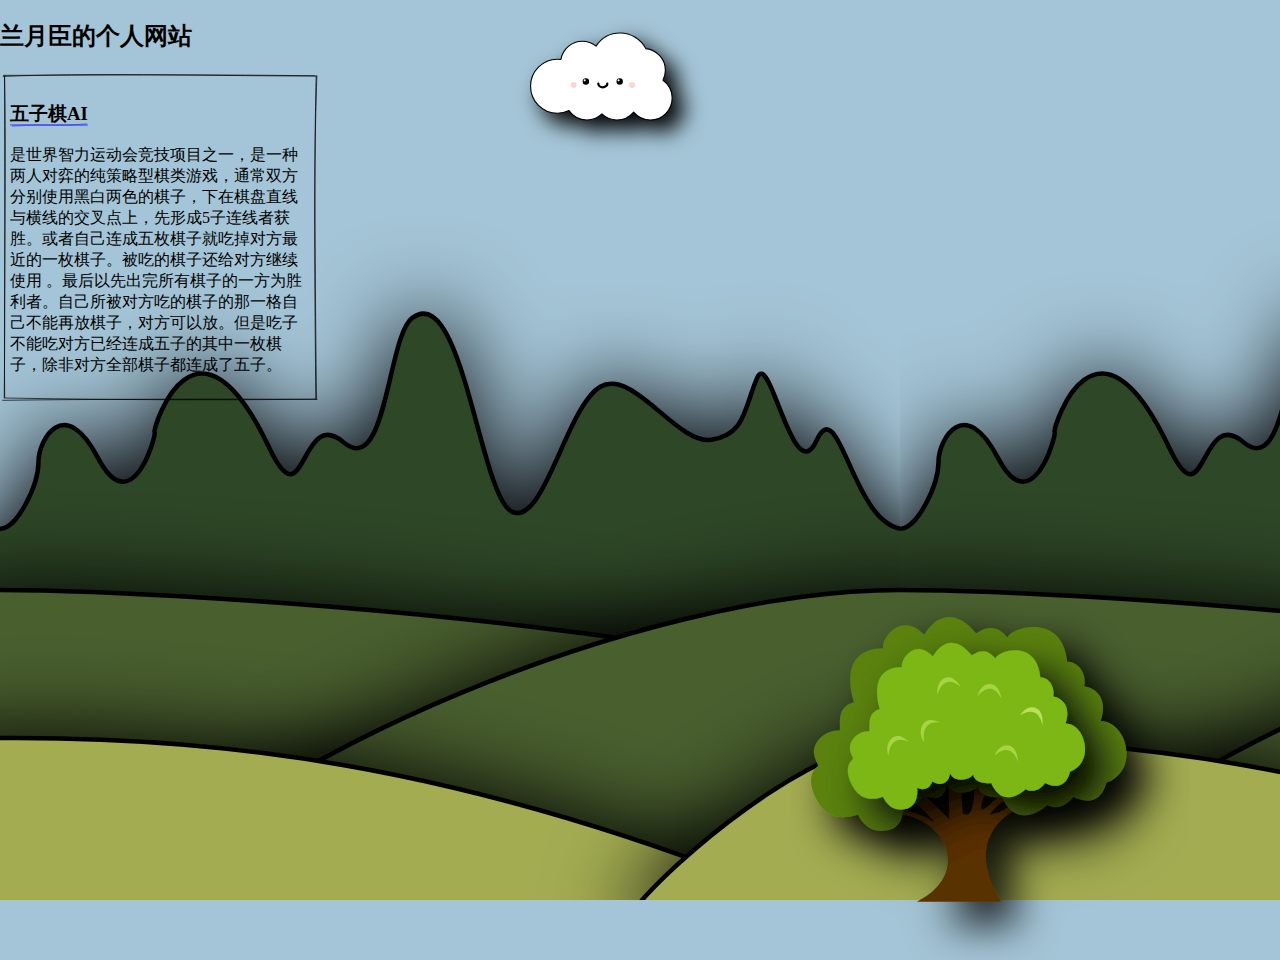
==== index.html @ bf7963d9 "新首页" ====
<!DOCTYPE html>
<html lang="en">
<head>
  <meta charset="UTF-8">
  <meta name="viewport" content="width=device-width, initial-scale=1.0">
  <meta http-equiv="X-UA-Compatible" content="ie=edge">
  <link rel="stylesheet" href="./style.css">
  <title>兰月臣的个人网站</title>
</head>
<body>
  <h2>兰月臣的个人网站</h2>
  <wired-card style="max-width: 300px;">
    <h3>
      <wired-link href="/ai" target="_blank">五子棋AI</wired-link>
    </h3>
    <p>
        是世界智力运动会竞技项目之一，是一种两人对弈的纯策略型棋类游戏，通常双方分别使用黑白两色的棋子，下在棋盘直线与横线的交叉点上，先形成5子连线者获胜。或者自己连成五枚棋子就吃掉对方最近的一枚棋子。被吃的棋子还给对方继续使用 。最后以先出完所有棋子的一方为胜利者。自己所被对方吃的棋子的那一格自己不能再放棋子，对方可以放。但是吃子不能吃对方已经连成五子的其中一枚棋子，除非对方全部棋子都连成了五子。
    </p>
  </wired-card>

  <div class="cloud cloud-0"></div>
  <div class="cloud cloud-1"></div>
  <div class="cloud cloud-2"></div>
  <div class="cloud cloud-3"></div>

  <img class="tree" src="./img/tree.svg" alt="tree">

  <script src="./js/webcomponents-loader.js"></script>
  <script src="./js/wired-elements-bundled.js"></script>
</body>
</html>
---- style.css ----
@font-face {
  font-family: 'FZMiaoWuJW';
  src: local('FZMiaoWuJW'), url(./font/FZMiaoWuJW.TTF) format('truetype');
}

* {
  font-family: 'FZMiaoWuJW'!important;
}

html, body {
  height: 100%;
  margin: 0;
  overflow: hidden;
}

body {
  background: url(./img/bg.svg) repeat-x #a4c5d7;
  background-position: 0 bottom;
}

.cloud {
  position: absolute;
  left: -1000vw;
  top: 50px;
  background: url(./img/cloud.svg) no-repeat;
  width: 240px; 
  height: 168px;
  transform-origin: 0 0;
  pointer-events: none;
}

.cloud-0 {
  top: 10px;
  left: 40%;
}

.cloud-1 {
  top: 50px;
  animation: fly 40s infinite linear;
}
.cloud-2 {
  top: 200px;
  transform: scale(1.5);
  animation: fly 50s infinite linear;
  animation-delay: 10s;
}
.cloud-3 {
  top: 80px;
  transform: scale(2.0);
  animation: fly 30s infinite linear;
  animation-delay: 5s;
}

@keyframes fly {
  0% {left: 100vw;}
  100% {left: -100vw;}
}

.tree {
  position: absolute;
  bottom: -60px;
  right: 90px;
  width: 400px;
}
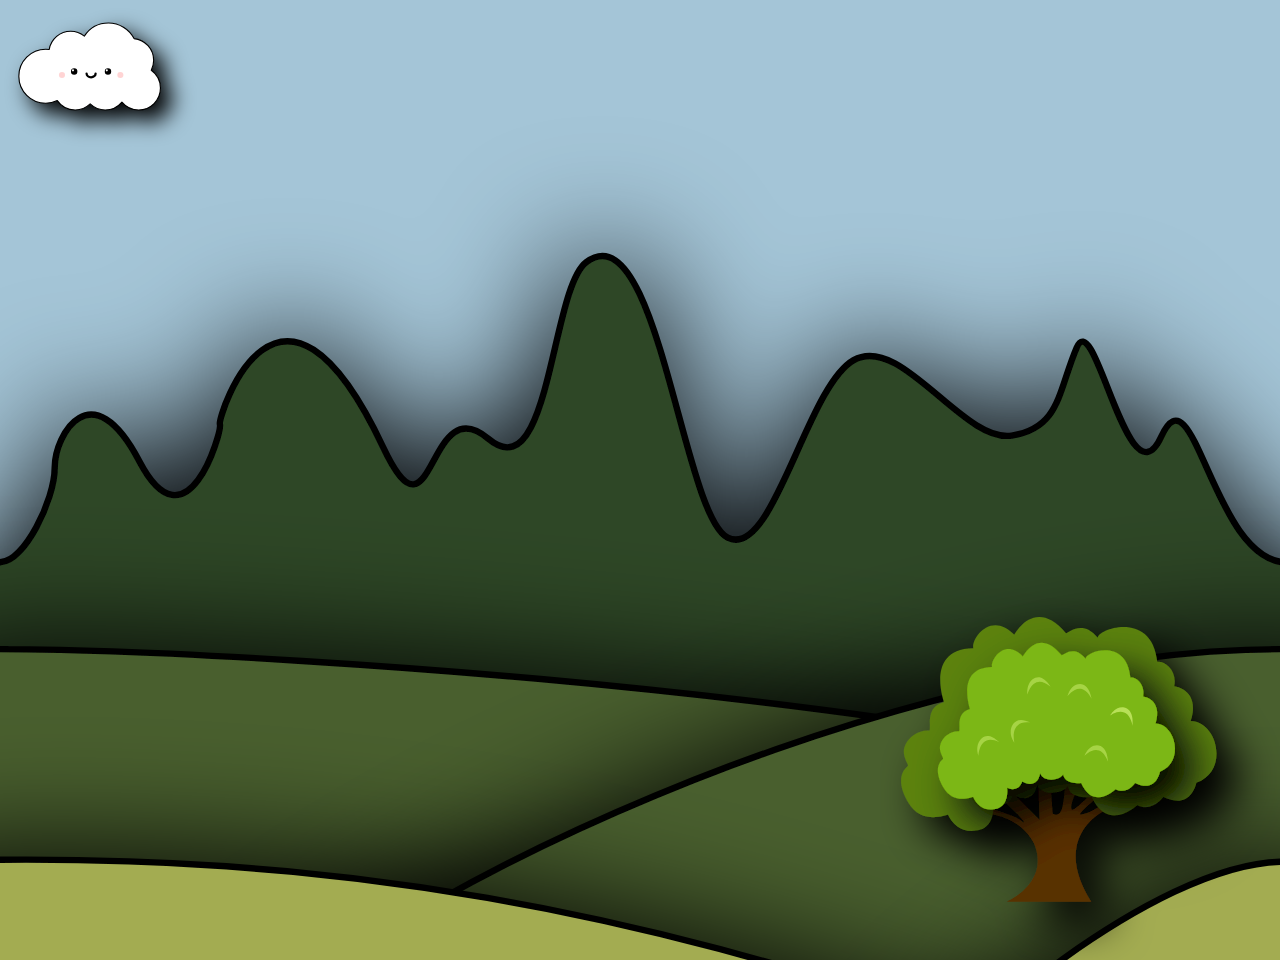
==== commit 8ae9f9d6: "修改" ====
--- a/index.html
+++ b/index.html
@@ -8,7 +8,7 @@
   <title>兰月臣的个人网站</title>
 </head>
 <body>
-  <h2>兰月臣的个人网站</h2>
+  <!-- <h2>兰月臣的个人网站</h2>
   <wired-card style="max-width: 300px;">
     <h3>
       <wired-link href="/ai" target="_blank">五子棋AI</wired-link>
@@ -16,16 +16,30 @@
     <p>
         是世界智力运动会竞技项目之一，是一种两人对弈的纯策略型棋类游戏，通常双方分别使用黑白两色的棋子，下在棋盘直线与横线的交叉点上，先形成5子连线者获胜。或者自己连成五枚棋子就吃掉对方最近的一枚棋子。被吃的棋子还给对方继续使用 。最后以先出完所有棋子的一方为胜利者。自己所被对方吃的棋子的那一格自己不能再放棋子，对方可以放。但是吃子不能吃对方已经连成五子的其中一枚棋子，除非对方全部棋子都连成了五子。
     </p>
-  </wired-card>
-
-  <div class="cloud cloud-0"></div>
-  <div class="cloud cloud-1"></div>
-  <div class="cloud cloud-2"></div>
-  <div class="cloud cloud-3"></div>
+  </wired-card> -->
 
   <img class="tree" src="./img/tree.svg" alt="tree">
 
   <script src="./js/webcomponents-loader.js"></script>
   <script src="./js/wired-elements-bundled.js"></script>
+  <script src="./js/gsap.js"></script>
+  <script>
+    const width = window.innerWidth;
+    const height = window.innerHeight;
+
+    addCloud();
+    function addCloud() {
+      const cloud = document.createElement('div');
+      cloud.className = 'cloud';
+      document.body.appendChild(cloud);
+
+      const an = new TweenLite(cloud, 20, {
+        x: width - 240,
+        repeat: -1,
+        yoyo: true,
+        ease: Power2.easeInOut,
+      });
+    }
+  </script>
 </body>
 </html>--- a/style.css
+++ b/style.css
@@ -15,50 +15,23 @@
 
 body {
   background: url(./img/bg.svg) repeat-x #a4c5d7;
-  background-position: 0 bottom;
+  background-position: 0 center;
+  background-size: cover;
 }
 
 .cloud {
   position: absolute;
-  left: -1000vw;
-  top: 50px;
+  left: 0;
+  top: 0;
   background: url(./img/cloud.svg) no-repeat;
   width: 240px; 
   height: 168px;
   transform-origin: 0 0;
-  pointer-events: none;
-}
-
-.cloud-0 {
-  top: 10px;
-  left: 40%;
-}
-
-.cloud-1 {
-  top: 50px;
-  animation: fly 40s infinite linear;
-}
-.cloud-2 {
-  top: 200px;
-  transform: scale(1.5);
-  animation: fly 50s infinite linear;
-  animation-delay: 10s;
-}
-.cloud-3 {
-  top: 80px;
-  transform: scale(2.0);
-  animation: fly 30s infinite linear;
-  animation-delay: 5s;
-}
-
-@keyframes fly {
-  0% {left: 100vw;}
-  100% {left: -100vw;}
 }
 
 .tree {
   position: absolute;
   bottom: -60px;
-  right: 90px;
+  right: 0;
   width: 400px;
 }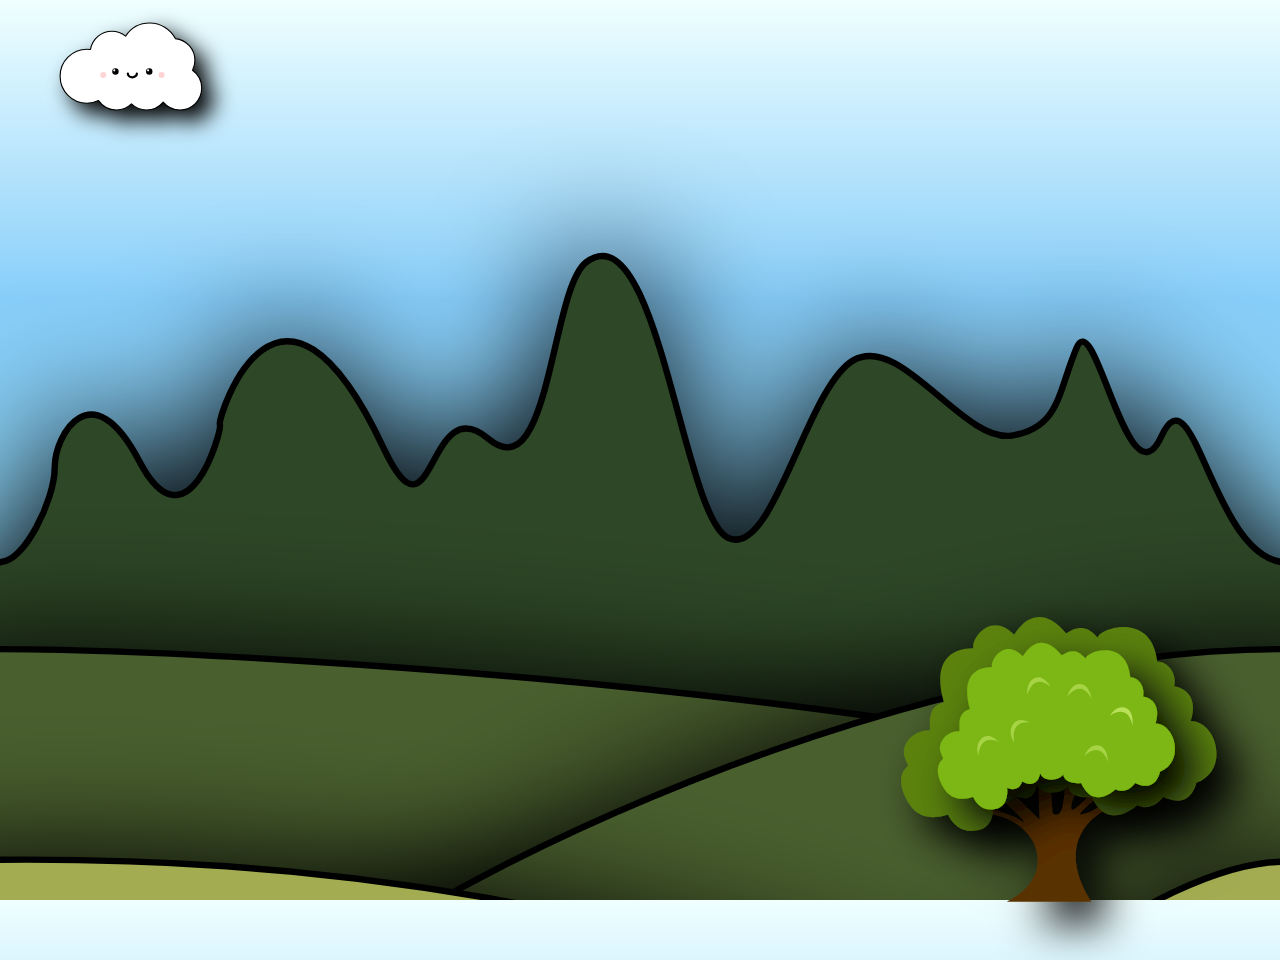
==== commit 9517fea4: "改进" ====
--- a/index.html
+++ b/index.html
@@ -37,7 +37,7 @@
         x: width - 240,
         repeat: -1,
         yoyo: true,
-        ease: Power2.easeInOut,
+        ease: Power0.easeInOut,
       });
     }
   </script>
--- a/style.css
+++ b/style.css
@@ -11,10 +11,11 @@
   height: 100%;
   margin: 0;
   overflow: hidden;
+  background: linear-gradient(azure, lightskyblue, skyblue, deepskyblue);
 }
 
 body {
-  background: url(./img/bg.svg) repeat-x #a4c5d7;
+  background: url(./img/bg.svg) repeat-x;
   background-position: 0 center;
   background-size: cover;
 }
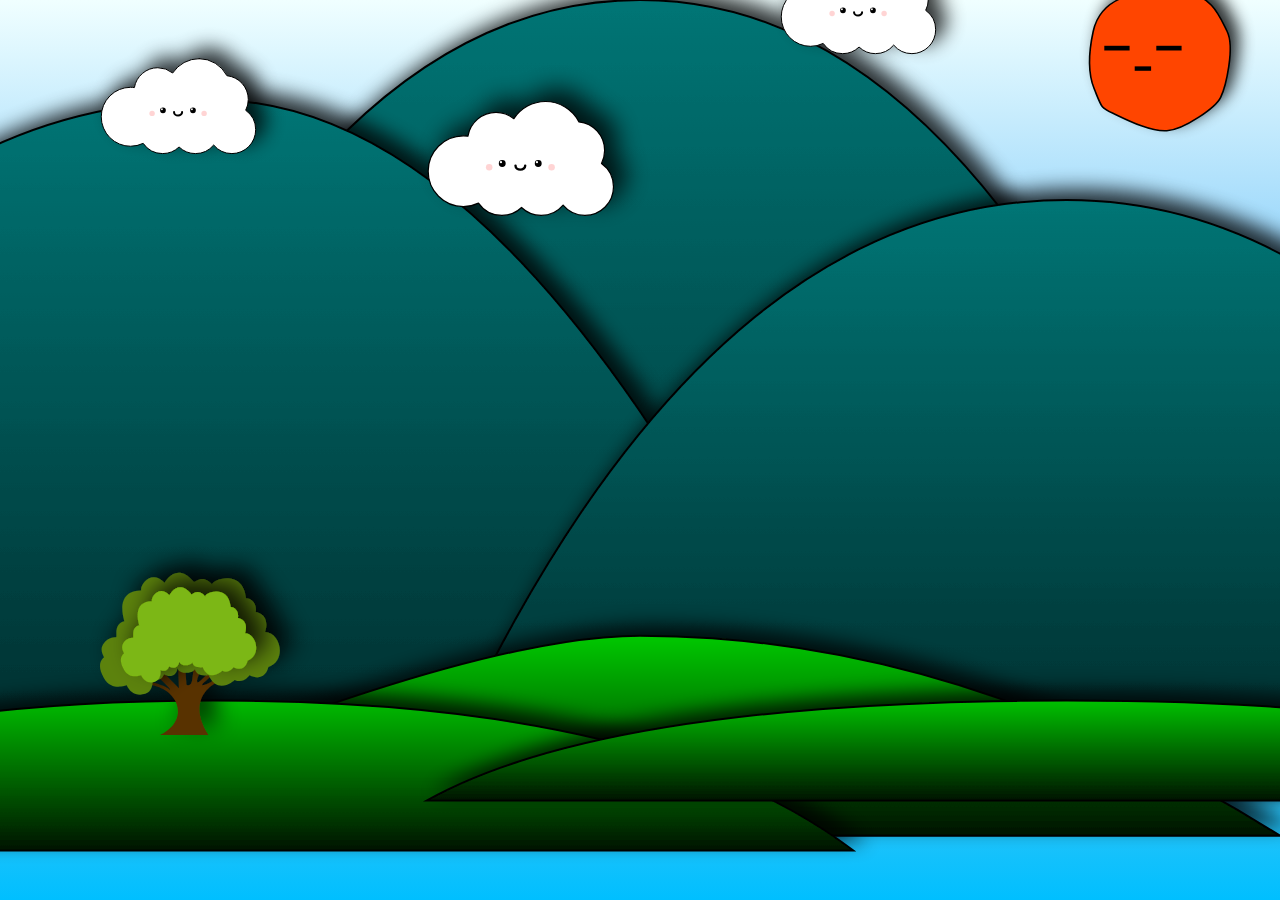
==== commit fdc37801: "更新" ====
--- a/index.html
+++ b/index.html
@@ -1,45 +1,17 @@
 <!DOCTYPE html>
 <html lang="en">
-<head>
-  <meta charset="UTF-8">
-  <meta name="viewport" content="width=device-width, initial-scale=1.0">
-  <meta http-equiv="X-UA-Compatible" content="ie=edge">
-  <link rel="stylesheet" href="./style.css">
-  <title>兰月臣的个人网站</title>
-</head>
-<body>
-  <!-- <h2>兰月臣的个人网站</h2>
-  <wired-card style="max-width: 300px;">
-    <h3>
-      <wired-link href="/ai" target="_blank">五子棋AI</wired-link>
-    </h3>
-    <p>
-        是世界智力运动会竞技项目之一，是一种两人对弈的纯策略型棋类游戏，通常双方分别使用黑白两色的棋子，下在棋盘直线与横线的交叉点上，先形成5子连线者获胜。或者自己连成五枚棋子就吃掉对方最近的一枚棋子。被吃的棋子还给对方继续使用 。最后以先出完所有棋子的一方为胜利者。自己所被对方吃的棋子的那一格自己不能再放棋子，对方可以放。但是吃子不能吃对方已经连成五子的其中一枚棋子，除非对方全部棋子都连成了五子。
-    </p>
-  </wired-card> -->
+  <head>
+    <meta charset="UTF-8" />
+    <meta name="viewport" content="width=device-width, initial-scale=1.0" />
+    <meta http-equiv="X-UA-Compatible" content="ie=edge" />
+    <link rel="stylesheet" href="./main.css" />
+    <title>Document</title>
+  </head>
+  <body>
+    <svg id="scene" width="100vw" height="100vh"></svg>
 
-  <img class="tree" src="./img/tree.svg" alt="tree">
-
-  <script src="./js/webcomponents-loader.js"></script>
-  <script src="./js/wired-elements-bundled.js"></script>
-  <script src="./js/gsap.js"></script>
-  <script>
-    const width = window.innerWidth;
-    const height = window.innerHeight;
-
-    addCloud();
-    function addCloud() {
-      const cloud = document.createElement('div');
-      cloud.className = 'cloud';
-      document.body.appendChild(cloud);
-
-      const an = new TweenLite(cloud, 20, {
-        x: width - 240,
-        repeat: -1,
-        yoyo: true,
-        ease: Power0.easeInOut,
-      });
-    }
-  </script>
-</body>
-</html>+    <script src="./js/gsap.js"></script>
+    <script src="./js/snap.svg-min.js"></script>
+    <script src="main.js"></script>
+  </body>
+</html>
--- a/main.css
+++ b/main.css
@@ -0,0 +1,32 @@
+@font-face {
+  font-family: 'FZMiaoWuJW';
+  src: local('FZMiaoWuJW'), url(./font/FZMiaoWuJW.TTF) format('truetype');
+}
+
+* {
+  font-family: 'FZMiaoWuJW'!important;
+}
+
+html, body {
+  height: 100%;
+  margin: 0;
+  overflow: hidden;
+}
+
+body {
+  background: linear-gradient(azure, lightskyblue, skyblue, deepskyblue);
+}
+
+.shadow {
+  filter: url(#shadow);
+}
+
+.cloud-body {
+  fill: hsl(0, 0%, 100%);
+  stroke: #000;
+  stroke-width: 1px;
+}
+.cloud-mouth {
+  stroke: #000;
+  stroke-width: 2px;
+}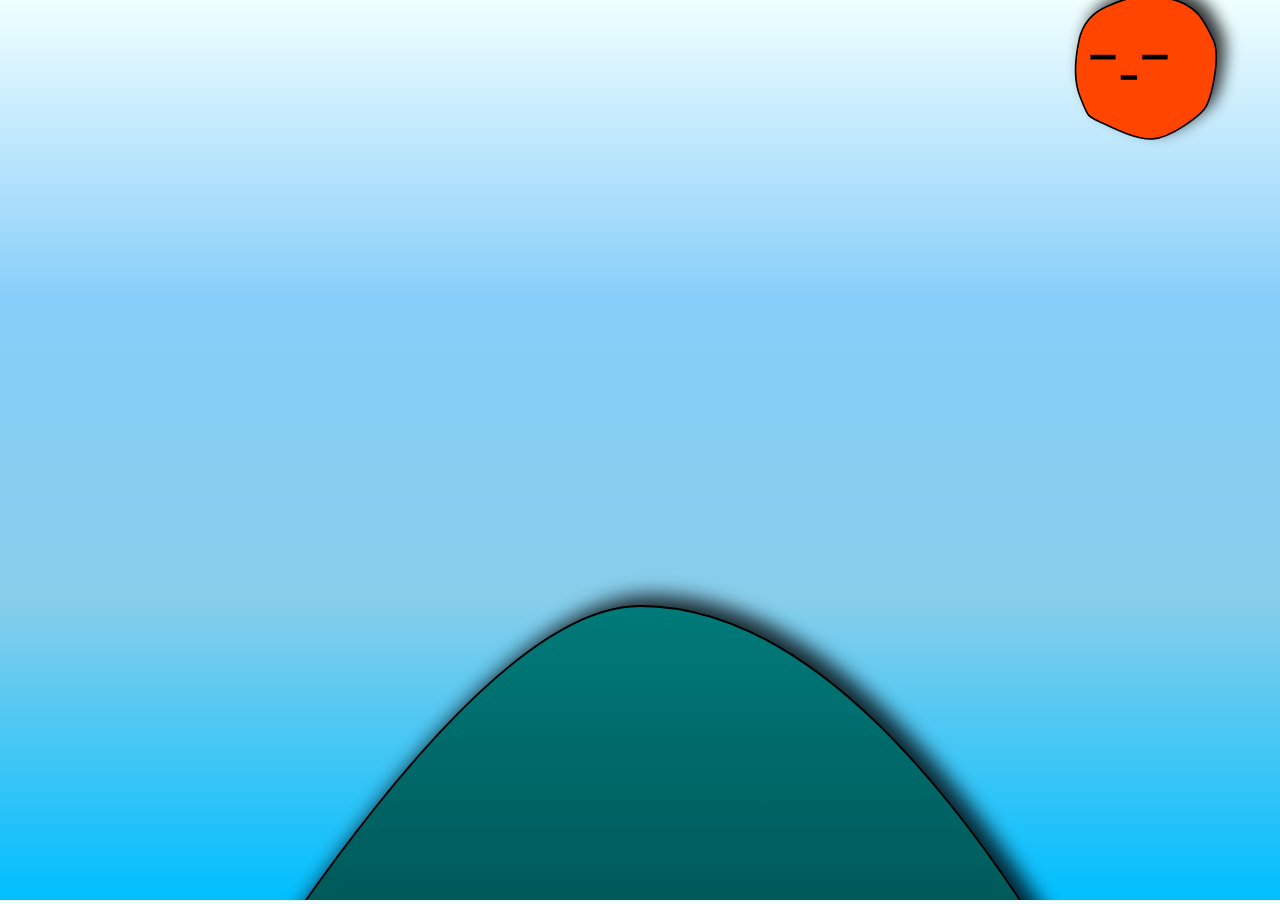
==== commit 4534ac93: "优化" ====
--- a/index.html
+++ b/index.html
@@ -5,7 +5,7 @@
     <meta name="viewport" content="width=device-width, initial-scale=1.0" />
     <meta http-equiv="X-UA-Compatible" content="ie=edge" />
     <link rel="stylesheet" href="./main.css" />
-    <title>Document</title>
+    <title>兰月臣的个人网站</title>
   </head>
   <body>
     <svg id="scene" width="100vw" height="100vh"></svg>
--- a/main.css
+++ b/main.css
@@ -10,7 +10,6 @@
 html, body {
   height: 100%;
   margin: 0;
-  overflow: hidden;
 }
 
 body {
@@ -29,4 +28,8 @@
 .cloud-mouth {
   stroke: #000;
   stroke-width: 2px;
+}
+
+.tree {
+  transform-origin: bottom;
 }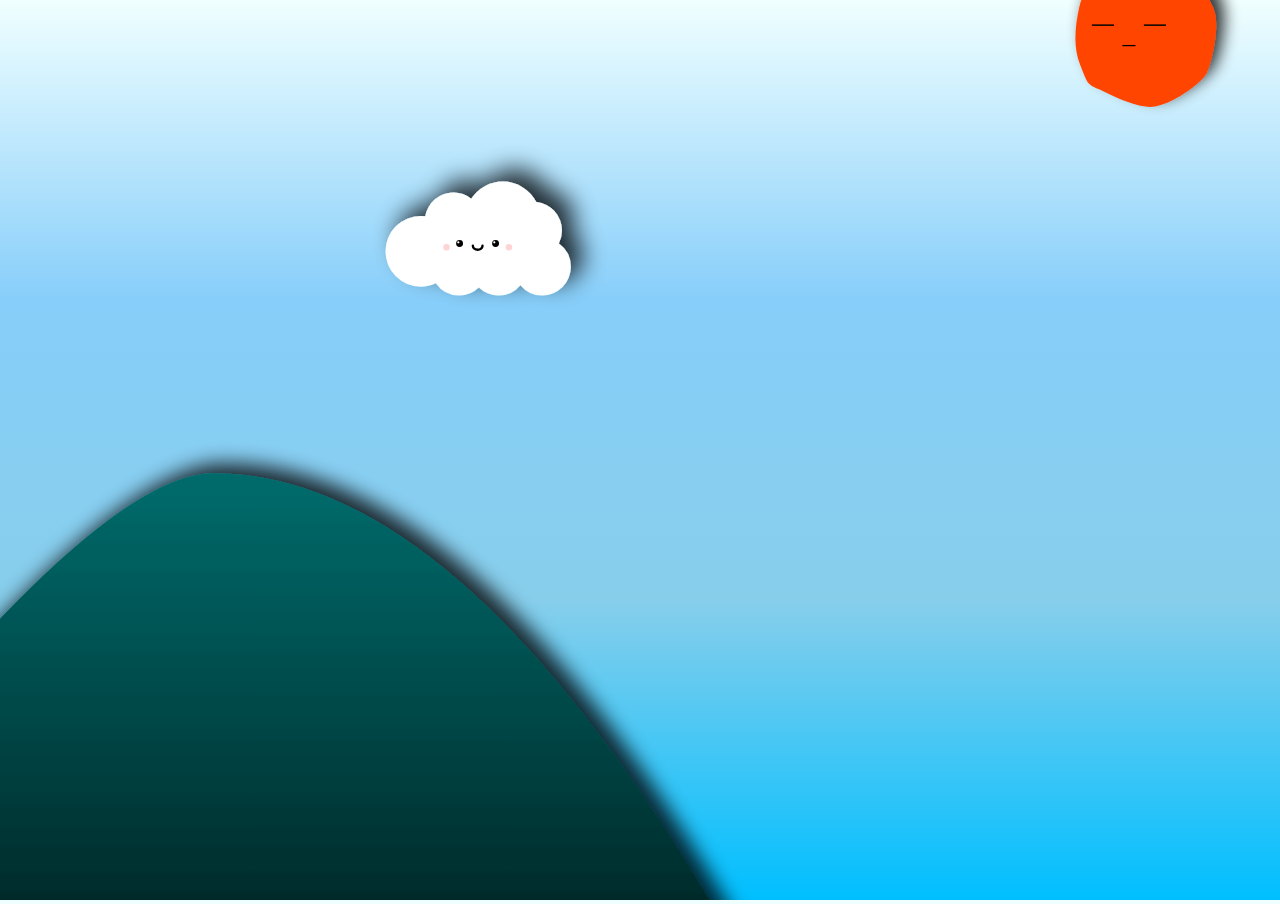
==== commit 3480dd30: "去掉stroke" ====
--- a/index.html
+++ b/index.html
@@ -12,6 +12,6 @@
 
     <script src="./js/gsap.js"></script>
     <script src="./js/snap.svg-min.js"></script>
-    <script src="main.js"></script>
+    <script src="./main.js"></script>
   </body>
 </html>
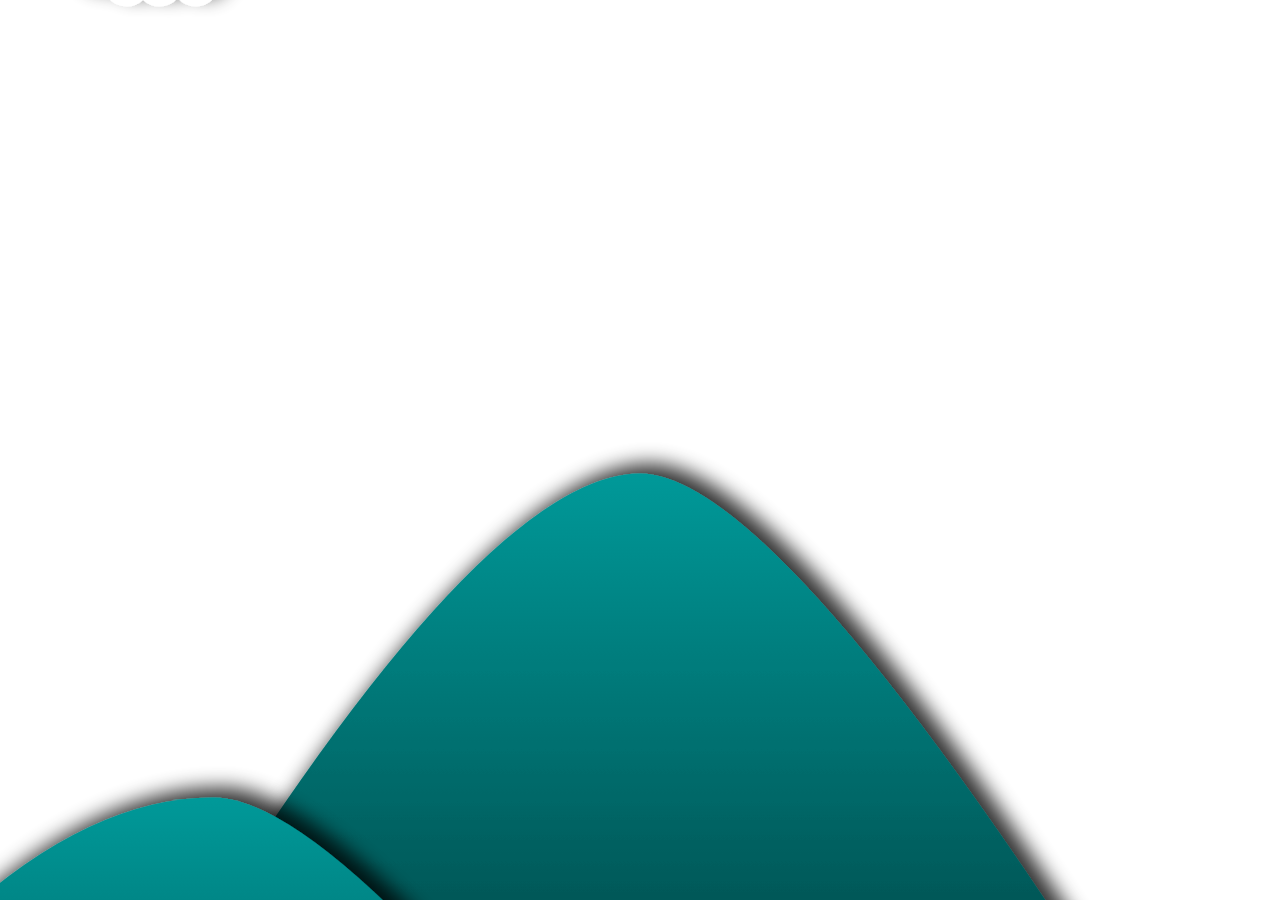
==== commit 24d1c0e1: "优化" ====
--- a/index.html
+++ b/index.html
@@ -10,6 +10,8 @@
   <body>
     <svg id="scene" width="100vw" height="100vh"></svg>
 
+    <script src="./js/bodymovin.min.js"></script>
+    <script src="./js/anime.min.js"></script>
     <script src="./js/gsap.js"></script>
     <script src="./js/snap.svg-min.js"></script>
     <script src="./main.js"></script>
--- a/main.css
+++ b/main.css
@@ -13,7 +13,7 @@
 }
 
 body {
-  background: linear-gradient(azure, lightskyblue, skyblue, deepskyblue);
+  /* background: linear-gradient(azure, lightskyblue, skyblue, deepskyblue); */
 }
 
 .shadow {
@@ -23,7 +23,6 @@
 .cloud-body {
   fill: hsl(0, 0%, 100%);
   stroke: #000;
-  stroke-width: 1px;
 }
 .cloud-mouth {
   stroke: #000;
@@ -32,4 +31,17 @@
 
 .tree {
   transform-origin: bottom;
+}
+
+.light {
+  width: 0;
+  transition: width 0s 0.3s, opacity 0.3s;
+  transform-origin: center left;
+  opacity: 0;
+}
+
+.light--active {
+  width: 45px;
+  transition: width 0.2s, opacity 0s;
+  opacity: 0.6;
 }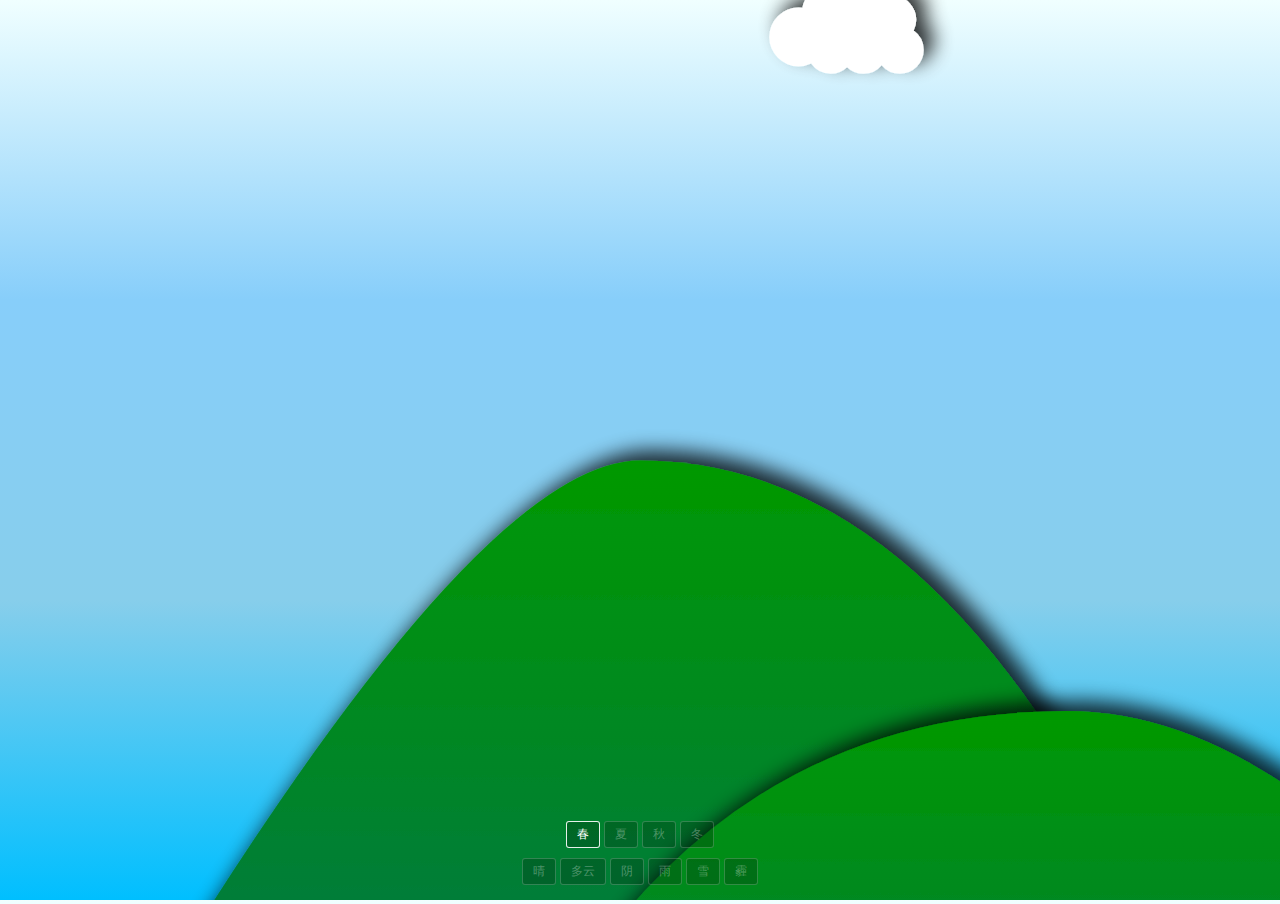
==== commit 50c42f2d: "修改" ====
--- a/index.html
+++ b/index.html
@@ -10,6 +10,23 @@
   <body>
     <svg id="scene" width="100vw" height="100vh"></svg>
 
+    <div class="options">
+      <div>
+        <a class="btn" data-role="spring">春</a>
+        <a class="btn" data-role="summer">夏</a>
+        <a class="btn" data-role="fall">秋</a>
+        <a class="btn" data-role="winter">冬</a>
+      </div>
+      <div>
+        <a class="btn">晴</a>
+        <a class="btn">多云</a>
+        <a class="btn">阴</a>
+        <a class="btn">雨</a>
+        <a class="btn">雪</a>
+        <a class="btn">霾</a>
+      </div>
+    </div>
+
     <script src="./js/bodymovin.min.js"></script>
     <script src="./js/anime.min.js"></script>
     <script src="./js/gsap.js"></script>
--- a/main.css
+++ b/main.css
@@ -13,7 +13,7 @@
 }
 
 body {
-  /* background: linear-gradient(azure, lightskyblue, skyblue, deepskyblue); */
+  background: linear-gradient(azure, lightskyblue, skyblue, deepskyblue);
 }
 
 .shadow {
@@ -44,4 +44,33 @@
   width: 45px;
   transition: width 0.2s, opacity 0s;
   opacity: 0.6;
+}
+
+.options {
+  position: absolute;
+  bottom: 15px;
+  width: 100%;
+  text-align: center;
+}
+
+.options .btn {
+  color: rgba(255, 255, 255, 0.3);
+  border: 1px solid rgba(255, 255, 255, 0.2);
+  border-radius: 3px;
+  padding: 4px 10px;
+  display: inline-block;
+  margin-top: 10px;
+  font-size: 12px;
+  cursor: pointer;
+  background: rgba(0, 0, 0, 0.2);
+}
+
+.options .btn:hover {
+  border-color: rgba(255, 255, 255, 0.5);
+  color: rgba(255, 255, 255, 0.6);
+}
+
+.options .btn.active {
+  border-color: rgba(255, 255, 255, 0.9);
+  color: rgba(255, 255, 255, 1);
 }